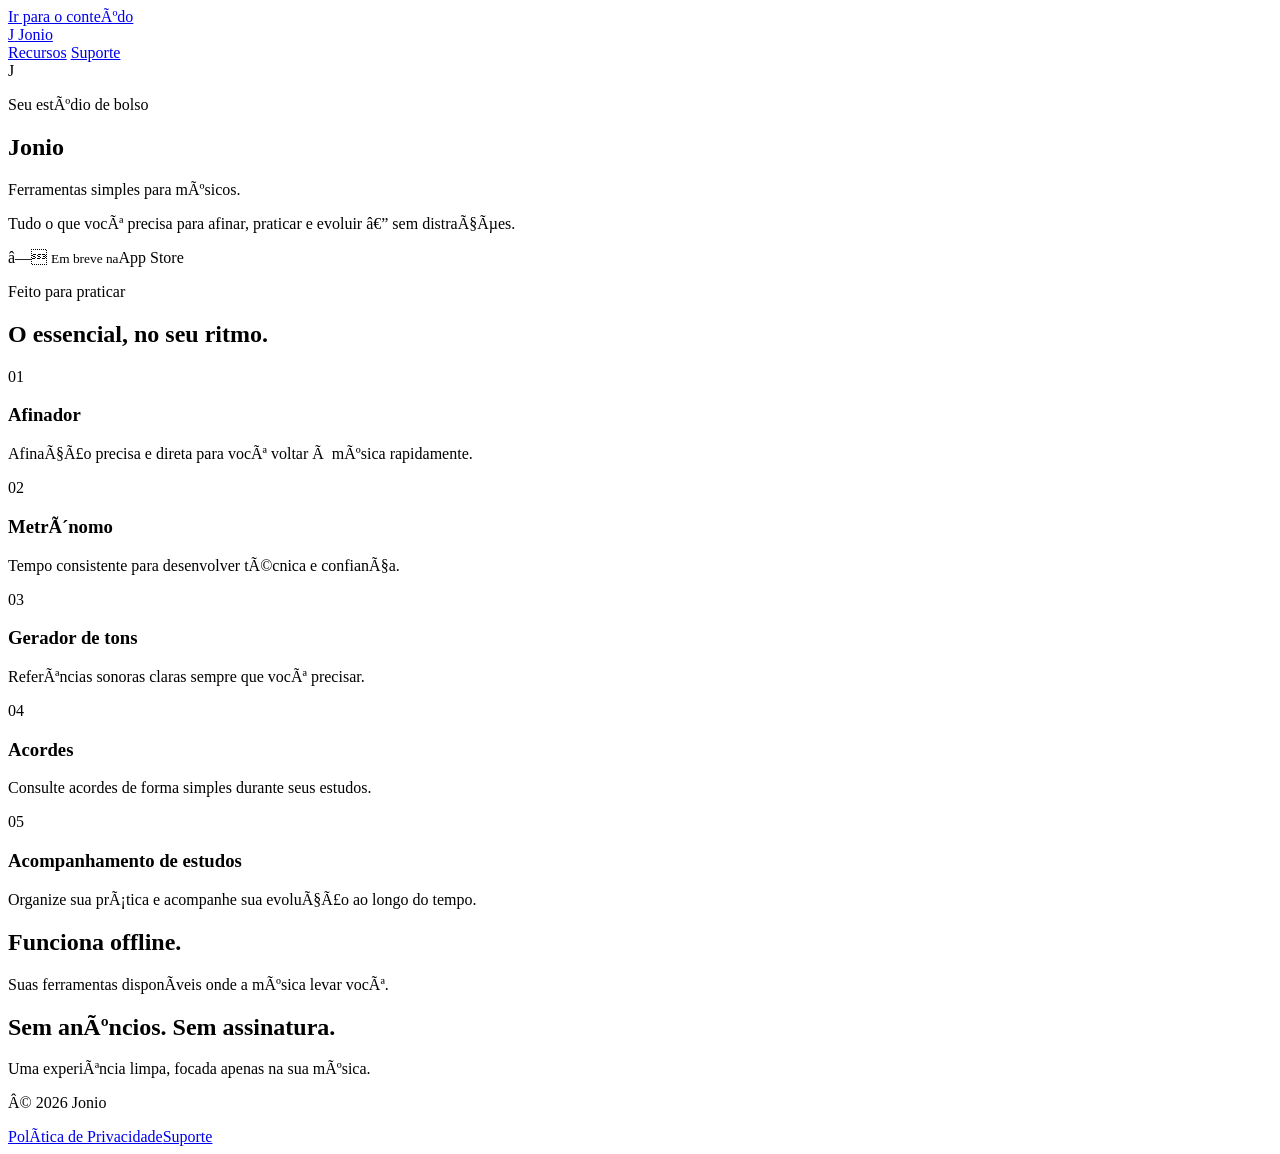
==== index.html @ 7b9159d0 "Adicionar index.html" ====
<!doctype html>
<html lang="pt-BR">
<head>
  <meta charset="utf-8">
  <meta name="viewport" content="width=device-width, initial-scale=1">
  <meta name="theme-color" content="#0d0f14">
  <meta name="description" content="Jonio â€” ferramentas simples para mÃºsicos. Afinador, metrÃ´nomo, tons, acordes e acompanhamento de estudos.">
  <meta property="og:title" content="Jonio">
  <meta property="og:description" content="Ferramentas simples para mÃºsicos.">
  <meta property="og:type" content="website">
  <meta property="og:url" content="https://jonio.com.br/">
  <title>Jonio â€” Ferramentas simples para mÃºsicos</title>
  <link rel="stylesheet" href="styles.css">
</head>
<body>
  <a class="skip-link" href="#conteudo">Ir para o conteÃºdo</a>
  <header class="site-header">
    <a class="brand" href="index.html" aria-label="Jonio â€” pÃ¡gina inicial">
      <span class="brand-mark" aria-hidden="true">J</span>
      <img class="brand-logo" src="assets/logo.png" alt="" onload="this.previousElementSibling.hidden=true" onerror="this.hidden=true">
      <span>Jonio</span>
    </a>
    <nav aria-label="NavegaÃ§Ã£o principal">
      <a href="#recursos">Recursos</a>
      <a href="support.html">Suporte</a>
    </nav>
  </header>

  <main id="conteudo">
    <section class="hero" aria-labelledby="titulo-principal">
      <div class="hero-glow" aria-hidden="true"></div>
      <div class="hero-logo-wrap" aria-hidden="true">
        <span class="hero-mark">J</span>
        <img class="hero-logo" src="assets/logo.png" alt="" onload="this.previousElementSibling.hidden=true" onerror="this.hidden=true">
      </div>
      <p class="eyebrow">Seu estÃºdio de bolso</p>
      <h1 id="titulo-principal">Jonio</h1>
      <p class="hero-copy">Ferramentas simples para mÃºsicos.</p>
      <p class="hero-detail">Tudo o que vocÃª precisa para afinar, praticar e evoluir â€” sem distraÃ§Ãµes.</p>
      <span class="app-store-placeholder" aria-label="Em breve na App Store">
        <span class="apple-symbol" aria-hidden="true">â—</span>
        <span><small>Em breve na</small>App Store</span>
      </span>
    </section>

    <section class="feature-section" id="recursos" aria-labelledby="titulo-recursos">
      <div class="section-heading">
        <p class="eyebrow">Feito para praticar</p>
        <h2 id="titulo-recursos">O essencial, no seu ritmo.</h2>
      </div>
      <div class="feature-grid">
        <article class="feature-card feature-card-wide">
          <span class="feature-number">01</span>
          <h3>Afinador</h3>
          <p>AfinaÃ§Ã£o precisa e direta para vocÃª voltar Ã  mÃºsica rapidamente.</p>
          <div class="tuner-visual" aria-hidden="true"><span></span><i></i></div>
        </article>
        <article class="feature-card">
          <span class="feature-number">02</span>
          <h3>MetrÃ´nomo</h3>
          <p>Tempo consistente para desenvolver tÃ©cnica e confianÃ§a.</p>
        </article>
        <article class="feature-card">
          <span class="feature-number">03</span>
          <h3>Gerador de tons</h3>
          <p>ReferÃªncias sonoras claras sempre que vocÃª precisar.</p>
        </article>
        <article class="feature-card">
          <span class="feature-number">04</span>
          <h3>Acordes</h3>
          <p>Consulte acordes de forma simples durante seus estudos.</p>
        </article>
        <article class="feature-card feature-card-wide study-card">
          <span class="feature-number">05</span>
          <h3>Acompanhamento de estudos</h3>
          <p>Organize sua prÃ¡tica e acompanhe sua evoluÃ§Ã£o ao longo do tempo.</p>
          <div class="progress-lines" aria-hidden="true"><i></i><i></i><i></i><i></i><i></i></div>
        </article>
      </div>
    </section>

    <section class="promise-section" aria-label="Vantagens do Jonio">
      <div class="promise">
        <span class="status-dot" aria-hidden="true"></span>
        <div><h2>Funciona offline.</h2><p>Suas ferramentas disponÃ­veis onde a mÃºsica levar vocÃª.</p></div>
      </div>
      <div class="promise">
        <span class="status-dot" aria-hidden="true"></span>
        <div><h2>Sem anÃºncios. Sem assinatura.</h2><p>Uma experiÃªncia limpa, focada apenas na sua mÃºsica.</p></div>
      </div>
    </section>
  </main>

  <footer class="site-footer">
    <p>Â© 2026 Jonio</p>
    <div><a href="privacy.html">PolÃ­tica de Privacidade</a><a href="support.html">Suporte</a></div>
  </footer>
</body>
</html>
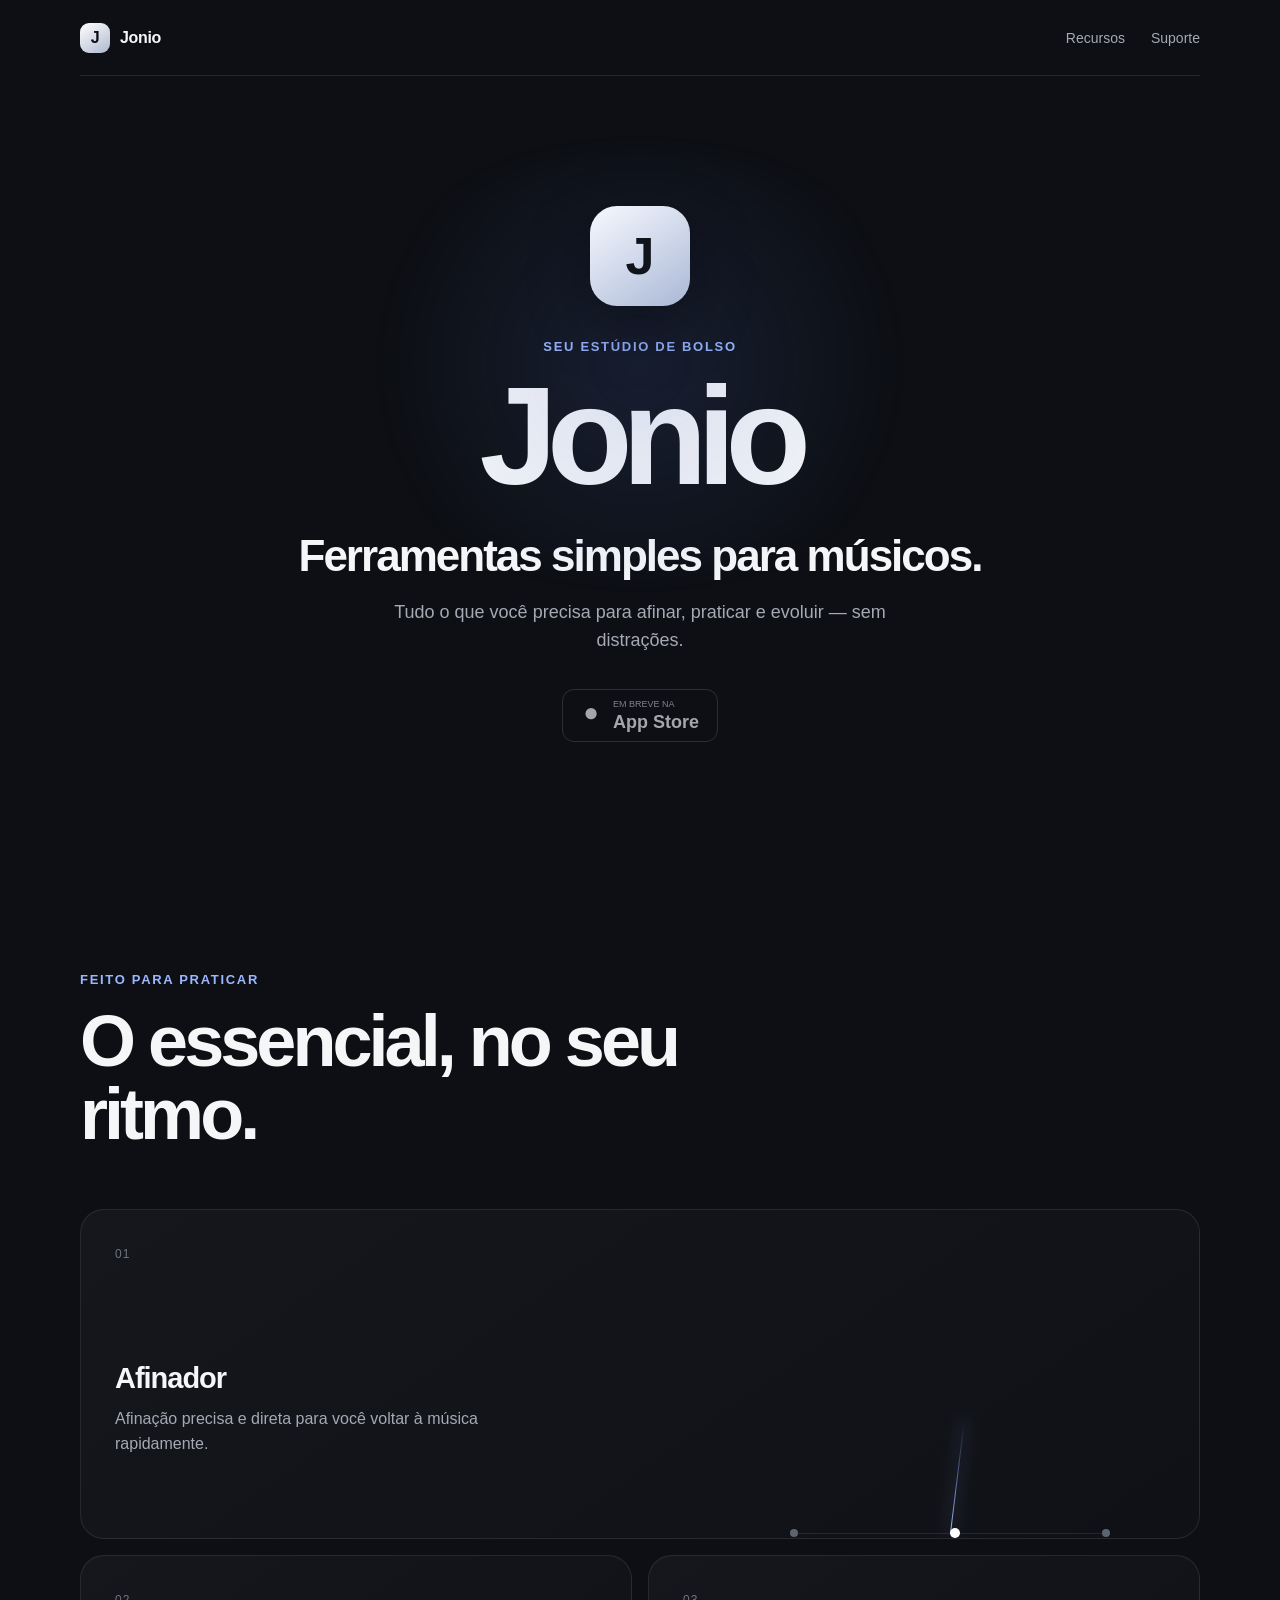
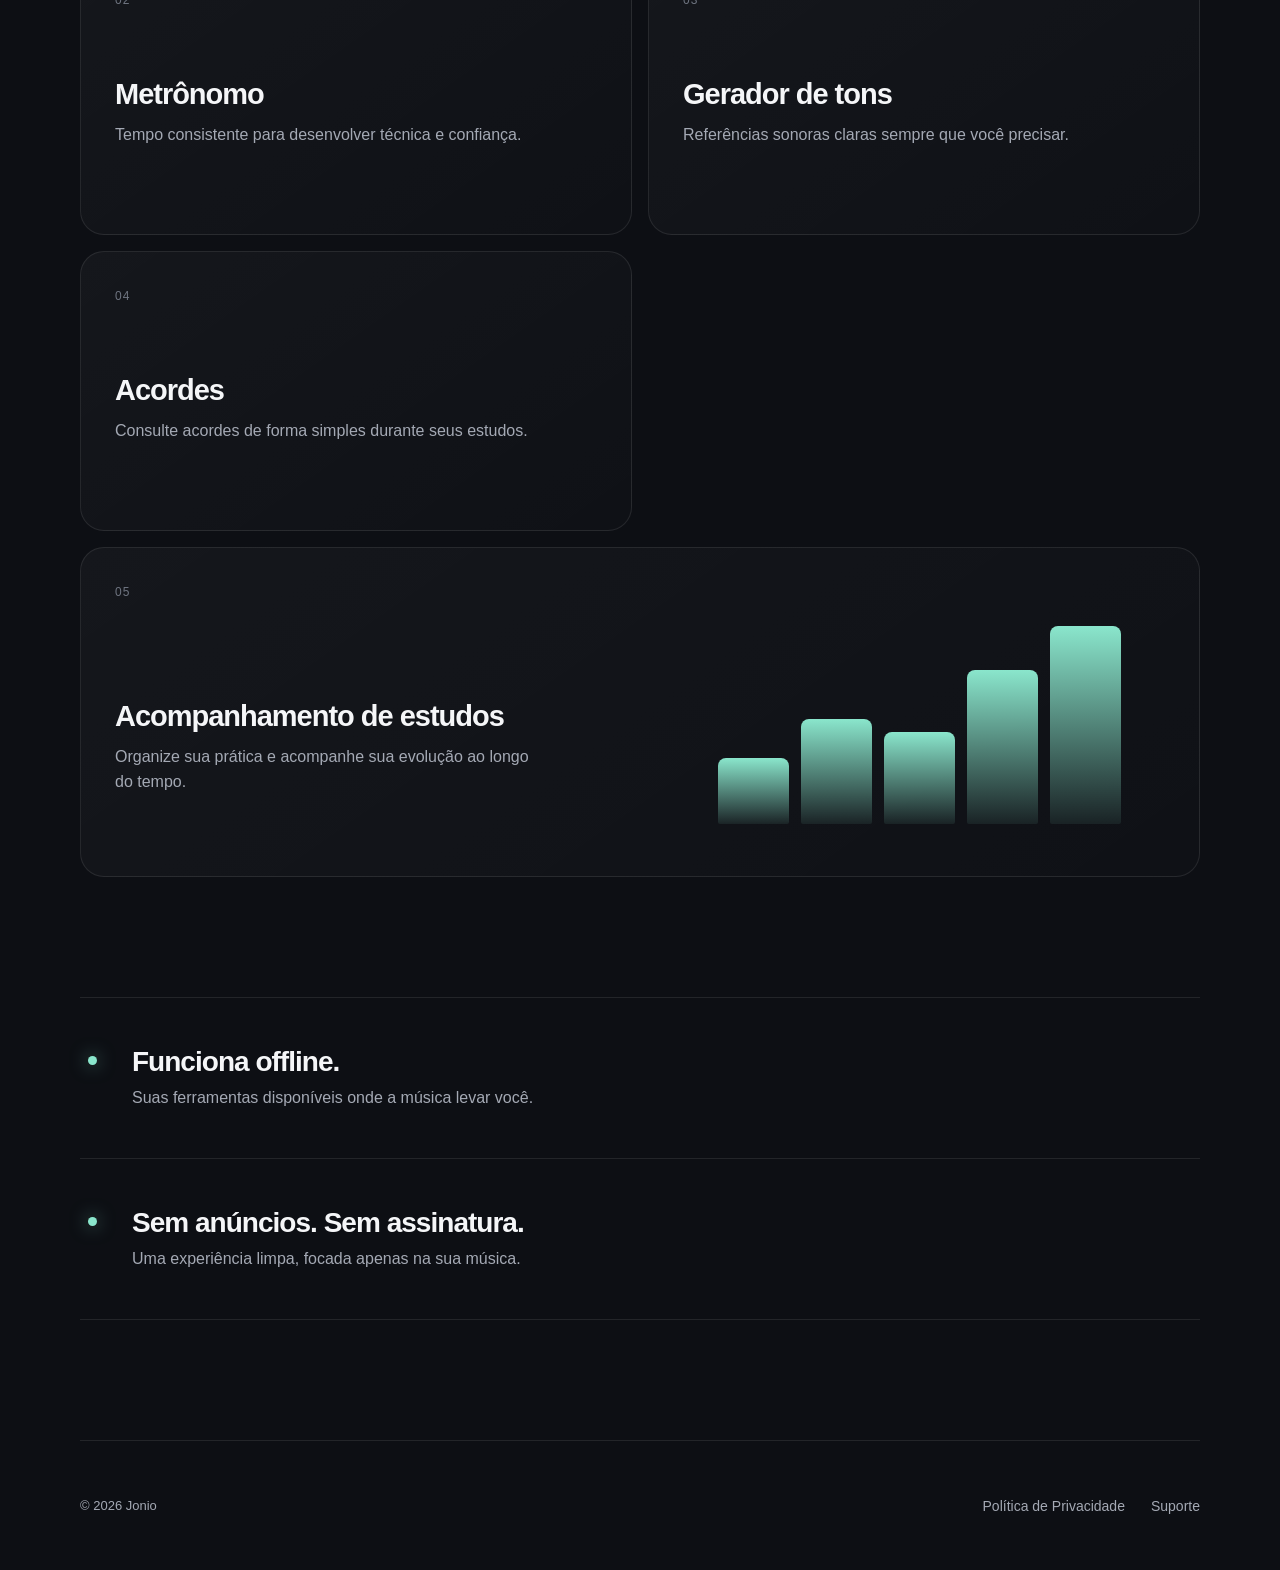
==== commit c6c71132: "Corrigir codificação UTF-8 em index.html" ====
--- a/index.html
+++ b/index.html
@@ -4,23 +4,23 @@
   <meta charset="utf-8">
   <meta name="viewport" content="width=device-width, initial-scale=1">
   <meta name="theme-color" content="#0d0f14">
-  <meta name="description" content="Jonio â€” ferramentas simples para mÃºsicos. Afinador, metrÃ´nomo, tons, acordes e acompanhamento de estudos.">
+  <meta name="description" content="Jonio — ferramentas simples para músicos. Afinador, metrônomo, tons, acordes e acompanhamento de estudos.">
   <meta property="og:title" content="Jonio">
-  <meta property="og:description" content="Ferramentas simples para mÃºsicos.">
+  <meta property="og:description" content="Ferramentas simples para músicos.">
   <meta property="og:type" content="website">
   <meta property="og:url" content="https://jonio.com.br/">
-  <title>Jonio â€” Ferramentas simples para mÃºsicos</title>
+  <title>Jonio — Ferramentas simples para músicos</title>
   <link rel="stylesheet" href="styles.css">
 </head>
 <body>
-  <a class="skip-link" href="#conteudo">Ir para o conteÃºdo</a>
+  <a class="skip-link" href="#conteudo">Ir para o conteúdo</a>
   <header class="site-header">
-    <a class="brand" href="index.html" aria-label="Jonio â€” pÃ¡gina inicial">
+    <a class="brand" href="index.html" aria-label="Jonio — página inicial">
       <span class="brand-mark" aria-hidden="true">J</span>
       <img class="brand-logo" src="assets/logo.png" alt="" onload="this.previousElementSibling.hidden=true" onerror="this.hidden=true">
       <span>Jonio</span>
     </a>
-    <nav aria-label="NavegaÃ§Ã£o principal">
+    <nav aria-label="Navegação principal">
       <a href="#recursos">Recursos</a>
       <a href="support.html">Suporte</a>
     </nav>
@@ -33,12 +33,12 @@
         <span class="hero-mark">J</span>
         <img class="hero-logo" src="assets/logo.png" alt="" onload="this.previousElementSibling.hidden=true" onerror="this.hidden=true">
       </div>
-      <p class="eyebrow">Seu estÃºdio de bolso</p>
+      <p class="eyebrow">Seu estúdio de bolso</p>
       <h1 id="titulo-principal">Jonio</h1>
-      <p class="hero-copy">Ferramentas simples para mÃºsicos.</p>
-      <p class="hero-detail">Tudo o que vocÃª precisa para afinar, praticar e evoluir â€” sem distraÃ§Ãµes.</p>
+      <p class="hero-copy">Ferramentas simples para músicos.</p>
+      <p class="hero-detail">Tudo o que você precisa para afinar, praticar e evoluir — sem distrações.</p>
       <span class="app-store-placeholder" aria-label="Em breve na App Store">
-        <span class="apple-symbol" aria-hidden="true">â—</span>
+        <span class="apple-symbol" aria-hidden="true">●</span>
         <span><small>Em breve na</small>App Store</span>
       </span>
     </section>
@@ -52,18 +52,18 @@
         <article class="feature-card feature-card-wide">
           <span class="feature-number">01</span>
           <h3>Afinador</h3>
-          <p>AfinaÃ§Ã£o precisa e direta para vocÃª voltar Ã  mÃºsica rapidamente.</p>
+          <p>Afinação precisa e direta para você voltar à música rapidamente.</p>
           <div class="tuner-visual" aria-hidden="true"><span></span><i></i></div>
         </article>
         <article class="feature-card">
           <span class="feature-number">02</span>
-          <h3>MetrÃ´nomo</h3>
-          <p>Tempo consistente para desenvolver tÃ©cnica e confianÃ§a.</p>
+          <h3>Metrônomo</h3>
+          <p>Tempo consistente para desenvolver técnica e confiança.</p>
         </article>
         <article class="feature-card">
           <span class="feature-number">03</span>
           <h3>Gerador de tons</h3>
-          <p>ReferÃªncias sonoras claras sempre que vocÃª precisar.</p>
+          <p>Referências sonoras claras sempre que você precisar.</p>
         </article>
         <article class="feature-card">
           <span class="feature-number">04</span>
@@ -73,7 +73,7 @@
         <article class="feature-card feature-card-wide study-card">
           <span class="feature-number">05</span>
           <h3>Acompanhamento de estudos</h3>
-          <p>Organize sua prÃ¡tica e acompanhe sua evoluÃ§Ã£o ao longo do tempo.</p>
+          <p>Organize sua prática e acompanhe sua evolução ao longo do tempo.</p>
           <div class="progress-lines" aria-hidden="true"><i></i><i></i><i></i><i></i><i></i></div>
         </article>
       </div>
@@ -82,18 +82,18 @@
     <section class="promise-section" aria-label="Vantagens do Jonio">
       <div class="promise">
         <span class="status-dot" aria-hidden="true"></span>
-        <div><h2>Funciona offline.</h2><p>Suas ferramentas disponÃ­veis onde a mÃºsica levar vocÃª.</p></div>
+        <div><h2>Funciona offline.</h2><p>Suas ferramentas disponíveis onde a música levar você.</p></div>
       </div>
       <div class="promise">
         <span class="status-dot" aria-hidden="true"></span>
-        <div><h2>Sem anÃºncios. Sem assinatura.</h2><p>Uma experiÃªncia limpa, focada apenas na sua mÃºsica.</p></div>
+        <div><h2>Sem anúncios. Sem assinatura.</h2><p>Uma experiência limpa, focada apenas na sua música.</p></div>
       </div>
     </section>
   </main>
 
   <footer class="site-footer">
-    <p>Â© 2026 Jonio</p>
-    <div><a href="privacy.html">PolÃ­tica de Privacidade</a><a href="support.html">Suporte</a></div>
+    <p>© 2026 Jonio</p>
+    <div><a href="privacy.html">Política de Privacidade</a><a href="support.html">Suporte</a></div>
   </footer>
 </body>
 </html>
--- a/styles.css
+++ b/styles.css
@@ -0,0 +1,112 @@
+:root {
+  color-scheme: dark;
+  --bg: #0d0f14;
+  --surface: #151821;
+  --surface-2: #1a1e28;
+  --text: #f5f6f8;
+  --muted: #a4a9b4;
+  --line: rgba(255, 255, 255, .09);
+  --accent: #9bb8ff;
+  --accent-2: #8ae6cc;
+  --max: 1120px;
+}
+* { box-sizing: border-box; }
+html { scroll-behavior: smooth; }
+body { margin: 0; background: var(--bg); color: var(--text); font-family: -apple-system, BlinkMacSystemFont, "Segoe UI", Helvetica, Arial, sans-serif; -webkit-font-smoothing: antialiased; }
+a { color: inherit; }
+.skip-link { position: fixed; top: 10px; left: 10px; z-index: 99; padding: 10px 14px; background: #fff; color: #000; border-radius: 8px; transform: translateY(-150%); }
+.skip-link:focus { transform: none; }
+.site-header, .site-footer { width: min(calc(100% - 48px), var(--max)); margin: auto; display: flex; align-items: center; justify-content: space-between; }
+.site-header { height: 76px; position: relative; z-index: 10; border-bottom: 1px solid var(--line); }
+.brand { display: flex; align-items: center; gap: 10px; font-weight: 650; letter-spacing: -.02em; text-decoration: none; }
+.brand-mark, .brand-logo { width: 30px; height: 30px; border-radius: 9px; }
+.brand-mark { display: grid; place-items: center; color: #0d0f14; background: linear-gradient(145deg, #fff, #aeb9cf); font-size: 16px; }
+.brand-logo { object-fit: contain; }
+.site-header nav, .site-footer div { display: flex; gap: 26px; }
+.site-header nav a, .site-footer a { color: var(--muted); text-decoration: none; font-size: 14px; transition: color .2s ease; }
+.site-header nav a:hover, .site-footer a:hover, .document-content a:hover, .privacy-note a:hover { color: var(--text); }
+.hero { min-height: 760px; padding: 130px 24px 110px; position: relative; overflow: hidden; display: flex; flex-direction: column; align-items: center; text-align: center; }
+.hero-glow { position: absolute; width: 640px; height: 420px; top: 10%; border-radius: 50%; background: radial-gradient(circle, rgba(78, 112, 199, .17), transparent 68%); filter: blur(12px); pointer-events: none; }
+.hero-logo-wrap { position: relative; width: 100px; height: 100px; margin-bottom: 33px; filter: drop-shadow(0 20px 30px rgba(0,0,0,.35)); }
+.hero-mark, .hero-logo { position: absolute; inset: 0; width: 100%; height: 100%; border-radius: 27px; }
+.hero-mark { display: grid; place-items: center; color: #10131a; background: linear-gradient(145deg, #f7f9ff, #aab8d6); font-size: 52px; font-weight: 650; }
+.hero-logo { object-fit: contain; }
+.eyebrow { margin: 0 0 18px; color: var(--accent); font-size: 13px; font-weight: 650; letter-spacing: .13em; text-transform: uppercase; }
+.hero h1 { margin: 0; font-size: clamp(72px, 11vw, 140px); line-height: .92; letter-spacing: -.075em; }
+.hero-copy { margin: 30px 0 0; font-size: clamp(26px, 4vw, 44px); font-weight: 580; letter-spacing: -.045em; }
+.hero-detail { max-width: 520px; margin: 18px 0 34px; color: var(--muted); font-size: 18px; line-height: 1.55; }
+.app-store-placeholder { display: inline-flex; align-items: center; gap: 12px; padding: 10px 18px; border: 1px solid rgba(255,255,255,.18); border-radius: 12px; color: #d7d9df; opacity: .75; }
+.app-store-placeholder span:last-child { display: grid; text-align: left; font-size: 18px; font-weight: 550; line-height: 1; }
+.app-store-placeholder small { margin-bottom: 4px; color: var(--muted); font-size: 9px; font-weight: 500; text-transform: uppercase; }
+.apple-symbol { width: 20px; height: 24px; font-size: 26px; line-height: .7; }
+.feature-section { width: min(calc(100% - 48px), var(--max)); margin: 0 auto; padding: 120px 0; }
+.section-heading { max-width: 680px; margin-bottom: 58px; }
+.section-heading h2 { margin: 0; font-size: clamp(42px, 6vw, 72px); line-height: 1.02; letter-spacing: -.055em; }
+.feature-grid { display: grid; grid-template-columns: repeat(2, 1fr); gap: 16px; }
+.feature-card { min-height: 280px; padding: 34px; position: relative; overflow: hidden; border: 1px solid var(--line); border-radius: 24px; background: linear-gradient(145deg, rgba(255,255,255,.035), rgba(255,255,255,.012)); }
+.feature-card-wide { grid-column: span 2; min-height: 330px; }
+.feature-number { color: #6f7581; font-size: 12px; letter-spacing: .1em; }
+.feature-card h3 { margin: 70px 0 12px; font-size: 29px; letter-spacing: -.035em; }
+.feature-card p { max-width: 420px; margin: 0; color: var(--muted); font-size: 16px; line-height: 1.55; }
+.feature-card-wide h3 { margin-top: 100px; }
+.tuner-visual { position: absolute; right: 8%; top: 50%; width: 320px; height: 160px; border-bottom: 1px solid var(--line); }
+.tuner-visual::before, .tuner-visual::after { content: ""; position: absolute; bottom: -4px; width: 8px; height: 8px; border-radius: 50%; background: #5c6371; }
+.tuner-visual::after { right: 0; }
+.tuner-visual span { position: absolute; bottom: 0; left: 50%; width: 1px; height: 115px; background: linear-gradient(transparent, var(--accent)); transform: rotate(7deg); transform-origin: bottom; box-shadow: 0 0 18px var(--accent); }
+.tuner-visual i { position: absolute; bottom: -5px; left: 50%; width: 10px; height: 10px; background: #fff; border-radius: 50%; }
+.progress-lines { position: absolute; right: 7%; top: 56px; width: 36%; height: 220px; display: flex; align-items: flex-end; gap: 12px; }
+.progress-lines i { flex: 1; border-radius: 8px 8px 2px 2px; background: linear-gradient(var(--accent-2), rgba(138,230,204,.08)); }
+.progress-lines i:nth-child(1) { height: 30%; }.progress-lines i:nth-child(2) { height: 48%; }.progress-lines i:nth-child(3) { height: 42%; }.progress-lines i:nth-child(4) { height: 70%; }.progress-lines i:nth-child(5) { height: 90%; }
+.promise-section { width: min(calc(100% - 48px), var(--max)); margin: 0 auto 120px; border-top: 1px solid var(--line); border-bottom: 1px solid var(--line); }
+.promise { display: grid; grid-template-columns: 16px 1fr; gap: 28px; align-items: start; padding: 48px 8px; }
+.promise + .promise { border-top: 1px solid var(--line); }
+.status-dot { width: 9px; height: 9px; margin-top: 10px; border-radius: 50%; background: var(--accent-2); box-shadow: 0 0 18px rgba(138,230,204,.6); }
+.promise h2 { margin: 0 0 8px; font-size: 28px; letter-spacing: -.035em; }
+.promise p { margin: 0; color: var(--muted); line-height: 1.5; }
+.site-footer { min-height: 130px; border-top: 1px solid var(--line); color: var(--muted); font-size: 13px; }
+.document-page { width: min(calc(100% - 48px), 820px); margin: auto; padding: 110px 0 130px; }
+.document-heading { padding-bottom: 52px; border-bottom: 1px solid var(--line); }
+.document-heading h1 { margin: 0 0 20px; font-size: clamp(48px, 8vw, 78px); line-height: 1; letter-spacing: -.06em; }
+.document-heading > p:last-child { color: var(--muted); }
+.document-content section { padding: 38px 0; border-bottom: 1px solid var(--line); }
+.document-content h2 { margin: 0 0 14px; font-size: 22px; letter-spacing: -.025em; }
+.document-content p { margin: 0; color: var(--muted); font-size: 17px; line-height: 1.75; }
+.document-content a, .privacy-note a { color: var(--text); text-underline-offset: 4px; }
+.support-page { min-height: calc(100vh - 206px); display: grid; place-items: center; padding: 90px 24px 120px; }
+.support-card { width: min(100%, 760px); padding: clamp(34px, 7vw, 72px); border: 1px solid var(--line); border-radius: 30px; background: radial-gradient(circle at 90% 0, rgba(92,128,221,.12), transparent 42%), var(--surface); }
+.support-card h1 { margin: 0; font-size: clamp(48px, 8vw, 76px); line-height: 1; letter-spacing: -.06em; }
+.support-lead { max-width: 570px; margin: 24px 0 36px; color: var(--muted); font-size: 19px; line-height: 1.6; }
+.email-button { display: flex; justify-content: space-between; align-items: center; padding: 20px 22px; border-radius: 14px; background: var(--text); color: var(--bg); font-size: 17px; font-weight: 650; text-decoration: none; transition: transform .2s ease, background .2s ease; }
+.email-button:hover { transform: translateY(-2px); background: #dfe7ff; }
+.support-tip { margin: 42px 0 0; padding: 30px 0; border-top: 1px solid var(--line); border-bottom: 1px solid var(--line); }
+.support-tip h2 { margin: 0 0 9px; font-size: 18px; }
+.support-tip p, .privacy-note { margin: 0; color: var(--muted); line-height: 1.6; }
+.privacy-note { margin-top: 28px; font-size: 14px; }
+@media (max-width: 720px) {
+  .site-header, .site-footer, .feature-section, .promise-section { width: min(calc(100% - 32px), var(--max)); }
+  .site-header { height: 68px; }
+  .site-header nav { gap: 16px; }
+  .site-header nav a:first-child { display: none; }
+  .hero { min-height: 690px; padding: 105px 20px 80px; }
+  .hero-logo-wrap { width: 78px; height: 78px; }
+  .hero h1 { font-size: clamp(66px, 24vw, 100px); }
+  .hero-copy { font-size: 29px; }
+  .feature-section { padding: 85px 0; }
+  .section-heading { margin-bottom: 38px; }
+  .feature-grid { grid-template-columns: 1fr; }
+  .feature-card, .feature-card-wide { grid-column: auto; min-height: 260px; padding: 28px; }
+  .feature-card h3, .feature-card-wide h3 { margin-top: 65px; }
+  .tuner-visual, .progress-lines { opacity: .28; right: -18%; }
+  .progress-lines { width: 55%; }
+  .promise-section { margin-bottom: 80px; }
+  .promise { padding: 36px 2px; gap: 18px; }
+  .promise h2 { font-size: 23px; }
+  .site-footer { padding: 28px 0; min-height: 150px; align-items: flex-start; }
+  .site-footer div { flex-direction: column; gap: 12px; text-align: right; }
+  .document-page { width: calc(100% - 32px); padding: 75px 0 90px; }
+  .support-page { padding: 60px 16px 80px; }
+  .support-card { border-radius: 23px; }
+  .email-button { font-size: 15px; }
+}
+@media (prefers-reduced-motion: reduce) { html { scroll-behavior: auto; } * { transition: none !important; } }
+
